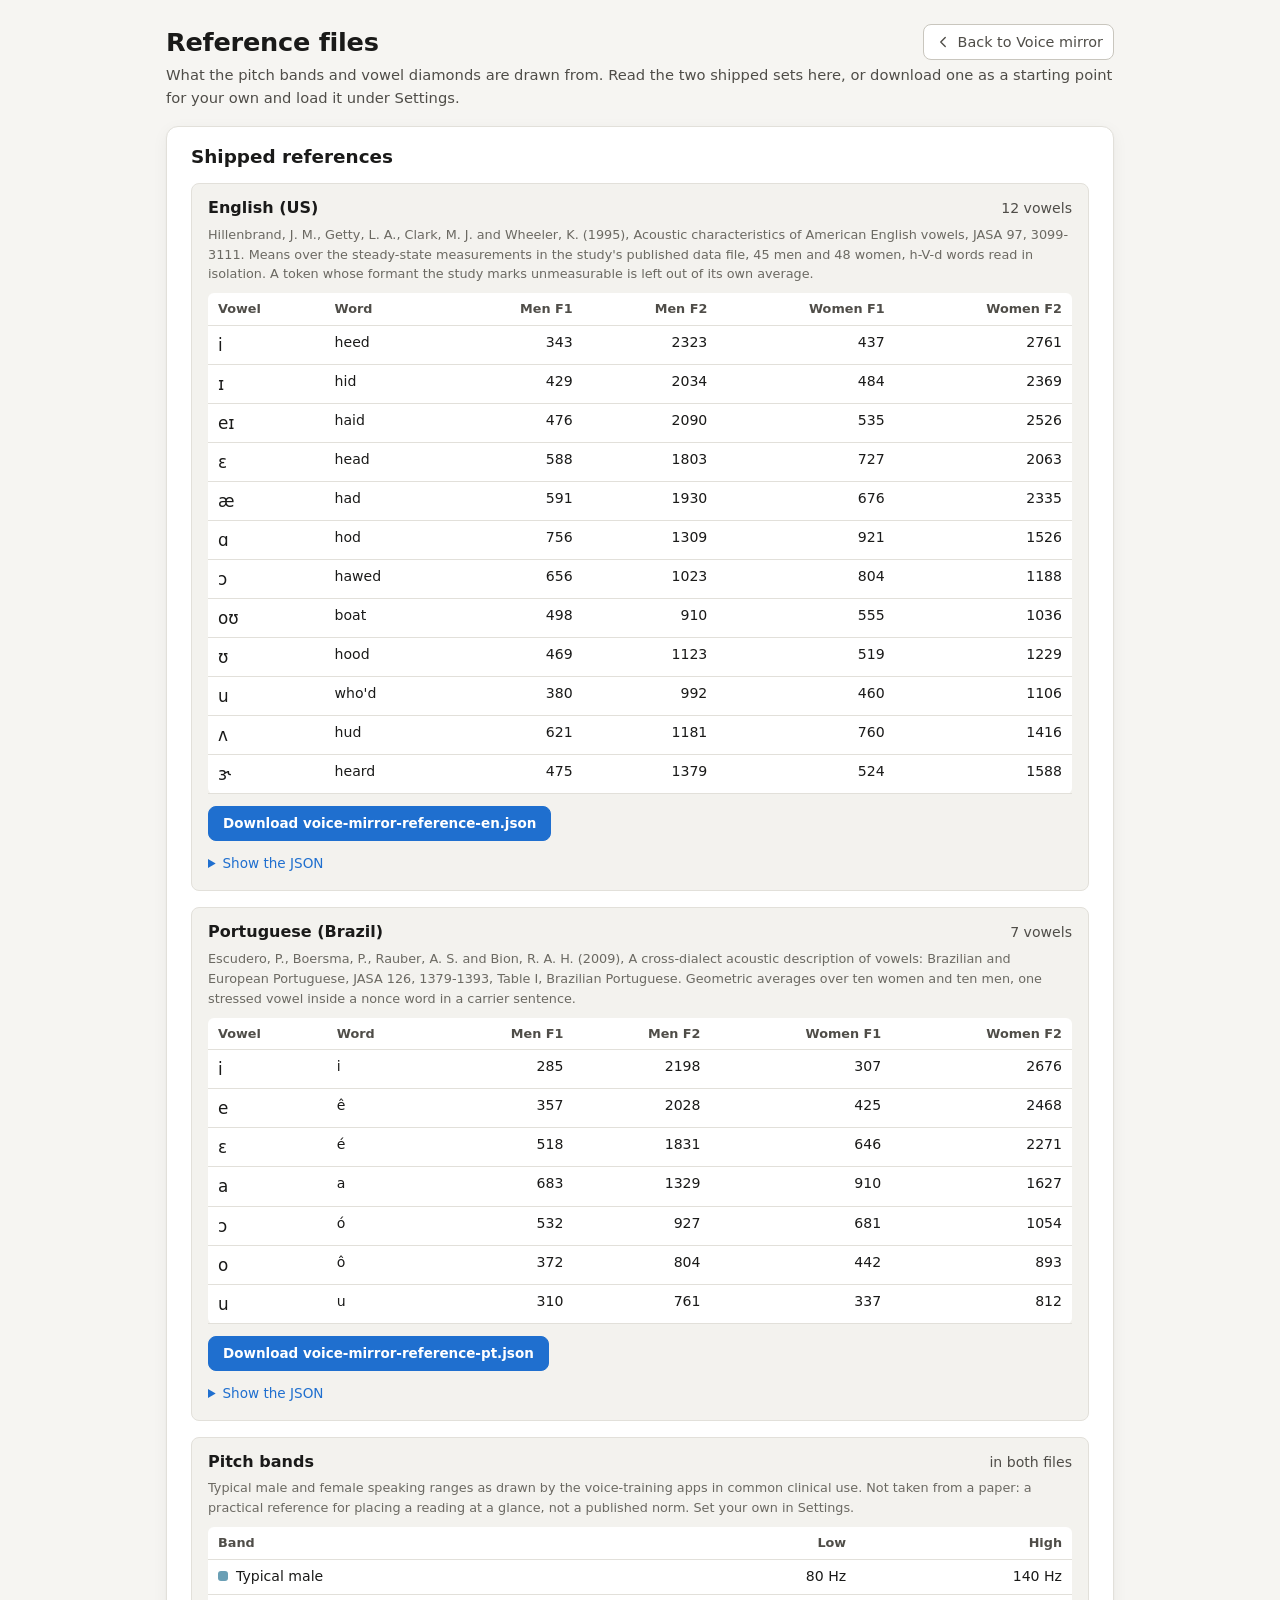
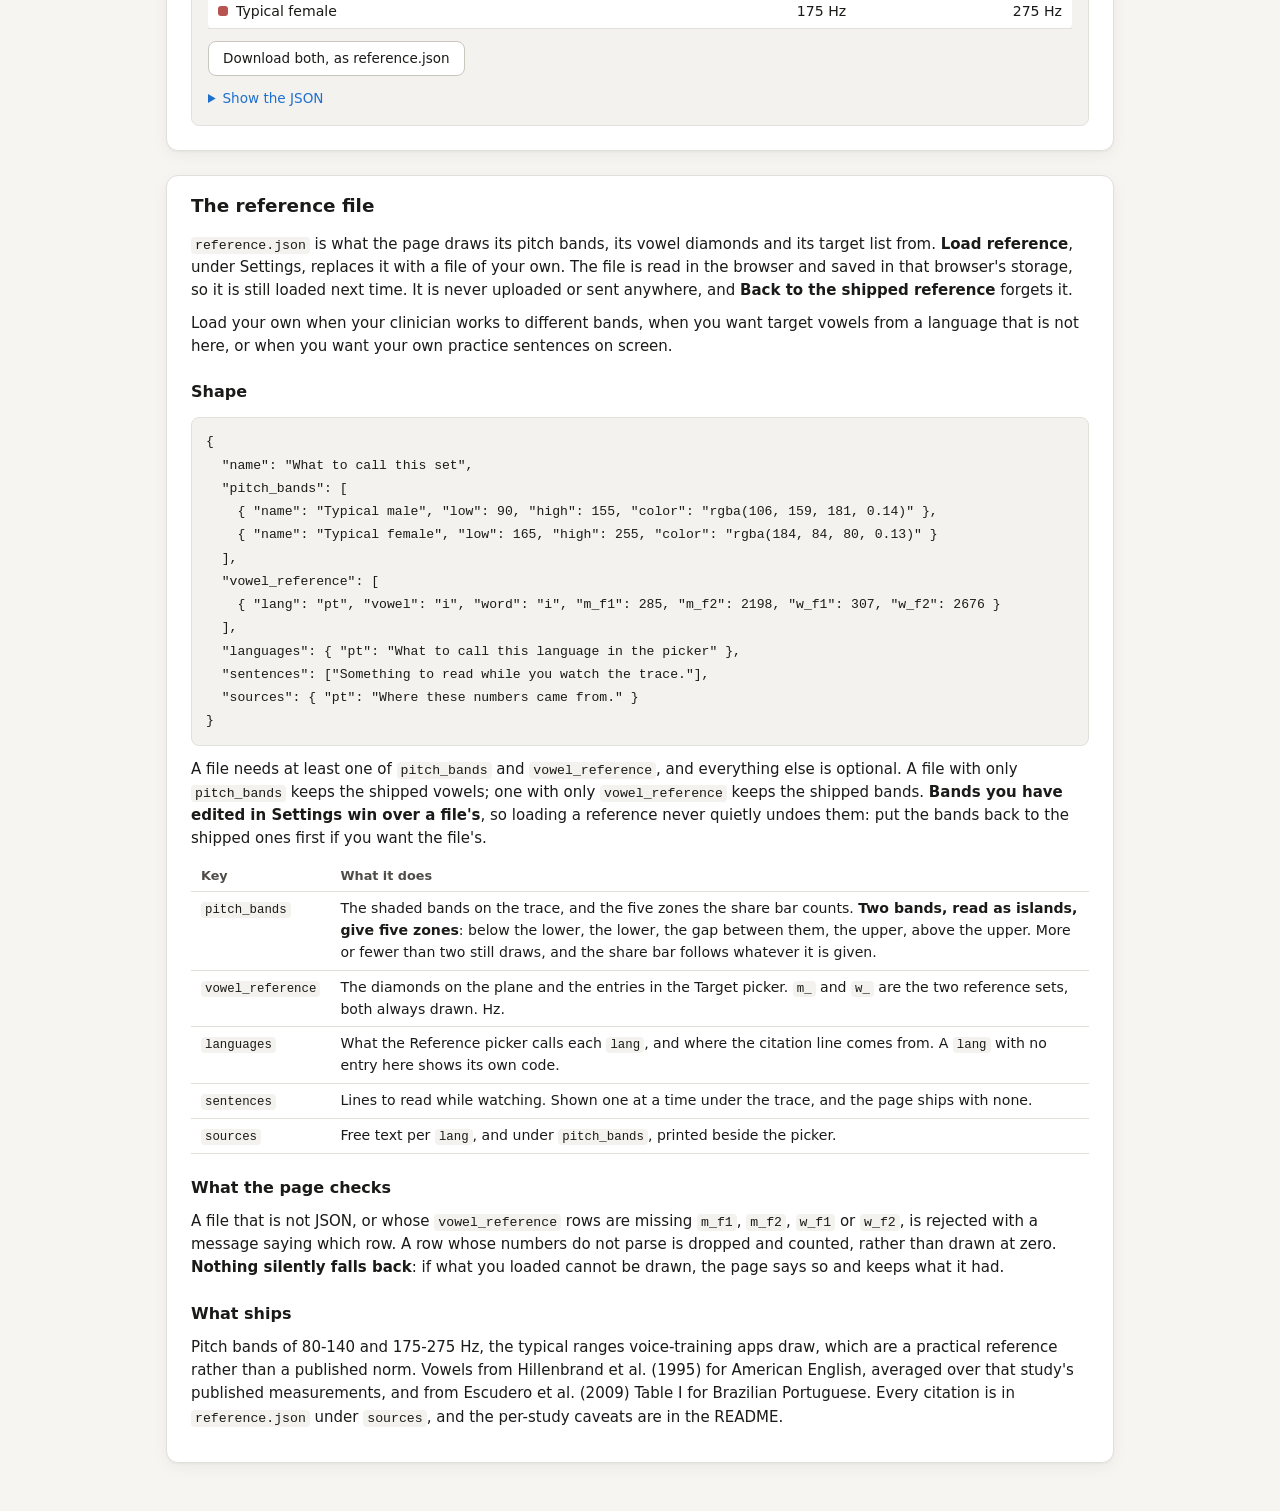
==== reference.html @ c85bebe0 "Redesign the page and add a reference page Header holds a sun/system/moon theme switch and a setting" ====
<!DOCTYPE html>
<html lang="en">
<head>
<meta charset="utf-8">
<meta name="viewport" content="width=device-width, initial-scale=1">
<title>Reference files</title>
<meta name="description" content="The reference files Voice mirror draws its pitch bands and vowel diamonds from: the format, and the shipped sets to read or download.">
<link rel="icon" href="data:image/svg+xml,<svg xmlns='http://www.w3.org/2000/svg' viewBox='0 0 16 16'><text y='13' font-size='13'>🎙</text></svg>">
<link rel="stylesheet" href="app.css">
</head>
<body class="doc">

<header class="head">
  <h1>Reference files</h1>
  <div class="head-tools">
    <a class="tool" href="./">
      <svg viewBox="0 0 24 24" aria-hidden="true"><path d="M15 18l-6-6 6-6"/></svg>
      <span>Back to Voice mirror</span>
    </a>
  </div>
  <p class="sub">What the pitch bands and vowel diamonds are drawn from. Read the two shipped sets
    here, or download one as a starting point for your own and load it under Settings.</p>
</header>

<noscript><p class="warn">This page reads the files with JavaScript. They are also at
  <a href="data/reference.json">data/reference.json</a> and
  <a href="data/reference.md">data/reference.md</a>.</p></noscript>

<main>
  <section class="card" aria-labelledby="h-sets">
    <h2 id="h-sets">Shipped references</h2>
    <div id="sets" class="sets"><p class="dim">Loading…</p></div>
  </section>

  <!-- The heading comes from data/reference.md itself. -->
  <section class="card prose" aria-label="The file format">
    <div id="format"><p class="dim">Loading…</p></div>
  </section>
</main>

<script type="module" src="js/reference-page.js"></script>
</body>
</html>
---- app.css ----
/* Tokens first, everything else against them. Dark follows the system and the
   toggle overrides it, which is why the dark values are declared twice: the
   media query for the system setting, the attribute for the toggle. */
:root {
  --bg: #f6f5f2;
  --surface: #ffffff;
  --surface-2: #f3f2ee;
  --border: #e2e0da;
  --border-strong: #c9c6be;
  --ink: #1a1a19;
  --ink-dim: #4f4d48;
  --ink-faint: #6b6962;
  --accent: #1f6fcf;
  --accent-ink: #ffffff;
  --accent-soft: rgba(31, 111, 207, .10);
  --live: #c2362d;
  --warn: #b3261e;
  --radius: 12px;
  --radius-sm: 8px;
  --shadow: 0 1px 2px rgba(20, 20, 18, .04), 0 4px 16px rgba(20, 20, 18, .05);
  --space-1: 4px;
  --space-2: 8px;
  --space-3: 12px;
  --space-4: 16px;
  --space-5: 24px;
  color-scheme: light;
}
@media (prefers-color-scheme: dark) {
  :root:not([data-theme="light"]) {
    --bg: #111110;
    --surface: #1a1a18;
    --surface-2: #222220;
    --border: #2f2e2a;
    --border-strong: #46453f;
    --ink: #f2f1ec;
    --ink-dim: #b9b7ad;
    --ink-faint: #97958c;
    --accent: #6ba6f0;
    --accent-ink: #0d1a2b;
    --accent-soft: rgba(107, 166, 240, .14);
    --live: #f07a70;
    --warn: #f28c85;
    --shadow: 0 1px 2px rgba(0, 0, 0, .3);
    color-scheme: dark;
  }
}
:root[data-theme="dark"] {
  --bg: #111110;
  --surface: #1a1a18;
  --surface-2: #222220;
  --border: #2f2e2a;
  --border-strong: #46453f;
  --ink: #f2f1ec;
  --ink-dim: #b9b7ad;
  --ink-faint: #97958c;
  --accent: #6ba6f0;
  --accent-ink: #0d1a2b;
  --accent-soft: rgba(107, 166, 240, .14);
  --live: #f07a70;
  --warn: #f28c85;
  --shadow: 0 1px 2px rgba(0, 0, 0, .3);
  color-scheme: dark;
}

* { box-sizing: border-box; }

body {
  margin: 0;
  padding: var(--space-5) var(--space-4);
  background: var(--bg);
  color: var(--ink);
  font: 15px/1.55 system-ui, -apple-system, "Segoe UI", Roboto, sans-serif;
  max-width: 980px;
  margin-inline: auto;
}

h1 { font-size: 1.6rem; line-height: 1.2; letter-spacing: -.01em; margin: 0; }
h2 { font-size: 1rem; margin: 0 0 .4em 0; }

/* Title left, tools right, the one-line description under both at full
   width, so it wraps with the window rather than at a fixed measure. */
.head {
  position: relative;
  display: grid; grid-template-columns: 1fr auto;
  align-items: center; gap: var(--space-1) var(--space-3);
}
.head .sub { grid-column: 1 / -1; }
.sub { margin: 0; color: var(--ink-dim); font-size: .92rem; }
.head-tools { display: flex; align-items: center; gap: var(--space-2); }

/* Icon controls in the header. */
.tool, .seg {
  display: inline-flex; align-items: center; justify-content: center; gap: 6px;
  height: 36px; min-width: 36px; padding: 0 10px;
  color: var(--ink-dim); cursor: pointer;
  border-radius: var(--radius-sm);
  transition: color .12s, background-color .12s, border-color .12s;
}
.tool svg, .seg svg {
  width: 18px; height: 18px; flex: 0 0 auto;
  fill: none; stroke: currentColor; stroke-width: 1.8; stroke-linecap: round; stroke-linejoin: round;
}
.tool {
  border: 1px solid var(--border-strong); background: var(--surface);
  font-size: .9rem; list-style: none;
}
.tool::-webkit-details-marker { display: none; }
.tool:hover, .settings[open] > .tool { color: var(--ink); border-color: var(--accent); background: var(--accent-soft); }

.theme-switch {
  display: inline-flex; padding: 2px; gap: 2px;
  border: 1px solid var(--border-strong); border-radius: calc(var(--radius-sm) + 2px);
  background: var(--surface);
}
.seg { height: 30px; min-width: 32px; padding: 0 7px; border-radius: 6px; }
.seg input { position: absolute; opacity: 0; width: 1px; height: 1px; margin: 0; pointer-events: none; }
.seg:hover { color: var(--ink); }
.seg:has(input:checked) { color: var(--accent-ink); background: var(--accent); }
.seg:has(input:focus-visible) { outline: 2px solid var(--accent); outline-offset: 1px; }

.card {
  border: 1px solid var(--border);
  border-radius: var(--radius);
  background: var(--surface);
  box-shadow: var(--shadow);
  padding: var(--space-4) var(--space-5) var(--space-5);
  margin: var(--space-4) 0 var(--space-5);
}

.bar { display: flex; gap: var(--space-2); align-items: center; flex-wrap: wrap; margin-bottom: 10px; }
.sub-bar { font-size: .88rem; }
.panel-bar { display: flex; flex-wrap: wrap; font-size: .88rem; color: var(--ink-dim); gap: 6px 16px; }
.panel-bar label { display: flex; gap: .4em; align-items: center; cursor: pointer; min-height: 28px; }
.panel-bar input { accent-color: var(--accent); }
.spacer { margin-left: auto; }
.label { color: var(--ink-dim); }

/* The transport row stays in reach while you scroll down to the plane: the
   Stop button should never be a scroll away while you are speaking. */
.controls {
  position: sticky; top: 0; z-index: 5;
  margin: calc(-1 * var(--space-4)) calc(-1 * var(--space-5)) 0;
  padding: var(--space-3) var(--space-5);
  background: var(--surface);
  border-bottom: 1px solid var(--border);
  border-radius: var(--radius) var(--radius) 0 0;
  gap: var(--space-3);
}
.group { display: inline-flex; gap: 6px; flex-wrap: wrap; }

/* Take and file sit as one quiet block under the transport, their labels in a
   column so the two rows line up. */
.io { margin: var(--space-4) 0 var(--space-3); }
.io > .bar { margin-bottom: var(--space-2); }
.io .label { min-width: 5.5em; font-weight: 500; }

button, select {
  font: inherit;
  font-size: .9em;
  color: var(--ink);
  background: var(--surface);
  border: 1px solid var(--border-strong);
  border-radius: var(--radius-sm);
  padding: 6px 14px;
  min-height: 34px;
  cursor: pointer;
  transition: border-color .12s, background-color .12s, color .12s;
}
button:hover:not(:disabled) { border-color: var(--accent); background: var(--accent-soft); }
/* A select keeps a solid background on hover. The open list is painted with
   the select's own colour, and a translucent tint there comes out over white
   in Chrome on Windows, under light text in the dark theme. */
select:hover:not(:disabled) { border-color: var(--accent); }
option { background: var(--surface); color: var(--ink); }
button:disabled, select:disabled { opacity: .45; cursor: default; }
button:focus-visible, select:focus-visible, input:focus-visible, summary:focus-visible, a:focus-visible {
  outline: 2px solid var(--accent); outline-offset: 2px;
}
button.primary {
  background: var(--accent); color: var(--accent-ink); border-color: var(--accent);
  font-weight: 600; min-width: 6.5em;
}
button.primary:hover:not(:disabled) { background: var(--accent); filter: brightness(1.08); }
/* Listening, or recording: the button that stops it says so in colour too. */
button.live, button.primary.live {
  background: var(--live); border-color: var(--live); color: #fff; font-weight: 600;
}
button.live::before {
  content: ""; display: inline-block; width: 8px; height: 8px; margin-right: 7px;
  border-radius: 50%; background: currentColor; vertical-align: 1px;
  animation: pulse 1.4s ease-in-out infinite;
}
button.live:hover:not(:disabled) { background: var(--live); filter: brightness(1.08); }
@keyframes pulse { 50% { opacity: .35; } }
@media (prefers-reduced-motion: reduce) { button.live::before { animation: none; } }

button.ghost { padding: 4px 12px; min-height: 30px; font-size: .85em; }
button.tiny { padding: 2px 10px; min-height: 26px; font-size: .8em; }
label { display: inline-flex; gap: .45em; align-items: center; }
select { max-width: 100%; }
#refLang { max-width: 16em; }

.status { margin-left: auto; text-align: right; font-size: .84rem; color: var(--ink-dim); max-width: 42ch; }
.status.bad { color: var(--warn); }
.warn {
  color: var(--warn); font-size: .9rem; margin: var(--space-3) 0 0;
  border: 1px solid currentColor; border-radius: var(--radius-sm); padding: 8px 12px;
}

.dim { color: var(--ink-dim); font-size: .88rem; }
.faint { color: var(--ink-faint); font-size: .8rem; margin: .3em 0 0 0; }

.readout { display: flex; gap: 20px; align-items: baseline; margin-bottom: 6px; }
.big { font-size: 2.4rem; line-height: 1.1; font-weight: 650; letter-spacing: -.02em; font-variant-numeric: tabular-nums; min-width: 3.4em; }
.mid { font-size: 1.7rem; line-height: 1.15; font-weight: 650; letter-spacing: -.01em; font-variant-numeric: tabular-nums; }

canvas { width: 100%; display: block; }
#trace { height: 190px; }
#plane { height: 280px; }
#formants { height: 150px; margin-top: 4px; }

.share {
  display: flex; height: 12px; margin-top: 12px;
  border-radius: 6px; overflow: hidden; background: var(--surface-2);
}
.share > div { width: 0; transition: width .2s; }
.legend {
  display: flex; gap: 6px 16px; flex-wrap: wrap;
  margin-top: 8px; font-size: .8rem; color: var(--ink-dim);
}
.legend b { color: var(--ink); font-weight: 600; font-variant-numeric: tabular-nums; }
.legend i { display: inline-block; width: 9px; height: 9px; border-radius: 3px; margin-right: 6px; }

/* Panels: each one reads as its own unit, with a heading a step above the
   labels inside it and a rule between it and the one before. */
.panel {
  border-top: 1px solid var(--border);
  margin-top: var(--space-5);
  padding-top: var(--space-4);
}
.panel-head, .sec-head { display: flex; align-items: center; gap: var(--space-2); margin-bottom: var(--space-2); }
.panel-head h2 {
  font-size: .8rem; font-weight: 650; margin: 0; color: var(--ink-dim);
  text-transform: uppercase; letter-spacing: .07em;
}
.sec-head h3 { margin: 0; }
.meta {
  margin-left: auto; font-size: .84rem; color: var(--ink-dim);
  font-variant-numeric: tabular-nums; text-align: right;
}
.stat-row { display: flex; gap: 8px; align-items: baseline; margin-top: 2px; }

/* The three single-figure panels share a row as tiles rather than each taking
   a full-width band for one number. */
.stat-grid {
  display: grid; gap: var(--space-3);
  grid-template-columns: repeat(auto-fit, minmax(min(100%, 220px), 1fr));
  margin-top: var(--space-5);
}
.stat-grid > .panel {
  margin: 0; padding: var(--space-3) var(--space-4) var(--space-4);
  border: 1px solid var(--border); border-radius: var(--radius-sm);
  background: var(--surface-2);
}
.stat-grid .panel-head { flex-wrap: wrap; }
.stat-grid .meta { flex-basis: 100%; margin-left: 0; text-align: left; order: 3; }

/* The (i) button. Small to look at, but its hit area is padded out so it is
   not fiddly to tap. */
button.info {
  position: relative;
  width: 18px; height: 18px; min-height: 0; padding: 0;
  border-radius: 50%;
  font: italic 600 11px/16px Georgia, "Times New Roman", serif;
  color: var(--ink-faint);
  background: transparent;
  border: 1px solid var(--border-strong);
  flex: 0 0 auto;
}
button.info:hover:not(:disabled) { color: var(--accent); background: transparent; }
button.info::after { content: ""; position: absolute; inset: -12px; }
button.info[aria-expanded="true"] { color: var(--accent-ink); background: var(--accent); border-color: var(--accent); }
.info-text {
  font-size: .88rem; color: var(--ink-dim); line-height: 1.55;
  background: var(--accent-soft); border: 0; border-left: 3px solid var(--accent);
  border-radius: 0 var(--radius-sm) var(--radius-sm) 0;
  padding: 8px 14px; margin: 0 0 12px 0;
}
.info-text p, .settings .info-text p { margin: .3em 0; }
.info-text b { color: var(--ink); }
.info-text a { color: var(--accent); }
.i-inline {
  display: inline-block; width: 15px; height: 15px; border-radius: 50%;
  border: 1px solid var(--ink-faint); text-align: center;
  font: italic 600 10px/13px Georgia, serif; vertical-align: 1px;
}

.track { position: relative; height: 10px; margin-top: 10px; border-radius: 5px; background: var(--border); }
.pin {
  position: absolute; top: -4px; width: 4px; height: 18px; margin-left: -2px;
  border-radius: 2px; background: var(--accent); left: 0; transition: left .12s;
  box-shadow: 0 0 0 2px var(--surface-2);
}
/* Past either end of the scale the pin becomes an arrow pointing off it, so a
   reading of 400 Hz on a bar that starts at 600 does not look like 600. */
.pin.off-low, .pin.off-high {
  width: 0; height: 0; top: -1px; margin-left: 0; border-radius: 0; background: transparent; box-shadow: none;
  border-top: 6px solid transparent; border-bottom: 6px solid transparent;
}
.pin.off-low { border-right: 9px solid var(--accent); }
.pin.off-high { border-left: 9px solid var(--accent); margin-left: -9px; }
.scale { display: flex; justify-content: space-between; font-size: .74rem; color: var(--ink-faint); margin-top: 6px; }

.hint {
  font-size: .88rem; color: var(--ink-dim); margin-top: 8px;
  min-height: 4.2em; white-space: pre-line; line-height: 1.55;
  font-variant-numeric: tabular-nums;
}
#cite { margin-top: .7em; }
.say { font-size: 1.25rem; margin: .2em 0 0 0; }

/* The about text and the settings panel share one disclosure look: a quiet
   row with a chevron that turns when it opens. */
.foot { color: var(--ink-dim); font-size: .9rem; }
.foot strong { color: var(--ink); }
.foot a { color: var(--accent); }
.fold {
  border: 1px solid var(--border); border-radius: var(--radius);
  background: var(--surface);
}
.fold > summary {
  cursor: pointer; list-style: none;
  display: flex; align-items: center; gap: 10px;
  padding: 12px var(--space-4);
  color: var(--ink); font-weight: 600;
  border-radius: var(--radius);
}
.fold > summary::-webkit-details-marker { display: none; }
.fold > summary::before {
  content: ""; width: 6px; height: 6px; margin: 0 2px;
  border-right: 2px solid var(--ink-dim); border-bottom: 2px solid var(--ink-dim);
  transform: rotate(-45deg); transition: transform .15s;
}
.fold[open] > summary::before { transform: rotate(45deg); }
.fold > summary:hover { background: var(--accent-soft); }
.fold[open] > summary { border-bottom: 1px solid var(--border); border-radius: var(--radius) var(--radius) 0 0; }
.fold-body { padding: 4px var(--space-4) var(--space-3); }
.fold-body p { margin: .7em 0; }

/* Settings: a popover from the header, shut by default, because none of it is
   needed to start and it should cost the page no height while shut. */
.settings { position: static; }
.settings-panel {
  position: absolute; z-index: 30; right: 0; top: calc(100% + 8px);
  width: min(640px, calc(100vw - 32px));
  max-height: calc(100vh - 120px); overflow: auto; overscroll-behavior: contain;
  background: var(--surface);
  border: 1px solid var(--border-strong); border-radius: var(--radius);
  box-shadow: 0 12px 40px rgba(0, 0, 0, .22);
  font-size: .9rem;
}
.settings-top {
  position: sticky; top: 0; z-index: 1;
  display: flex; align-items: center; justify-content: space-between;
  padding: 10px var(--space-4);
  background: var(--surface); border-bottom: 1px solid var(--border);
}
.settings-top h2 { margin: 0; font-size: 1rem; }
.settings section { padding: 12px var(--space-4); border-top: 1px solid var(--border); }
.settings-top + section { border-top: 0; }
.settings h3 { font-size: .88rem; margin: 0 0 .4em 0; color: var(--ink); }
.settings p { margin: 0 0 .6em 0; }
.settings a { color: var(--accent); }
.ghost-link { font-size: .85rem; padding: 4px 2px; }

.bands { display: flex; flex-direction: column; gap: 6px; margin-bottom: 8px; }
.band { display: flex; gap: 6px; align-items: center; flex-wrap: wrap; }
.band input[type="text"] { flex: 1 1 9em; min-width: 7em; }
.band input[type="number"] { width: 5.5em; }
.band input[type="color"] { width: 2.4em; padding: 2px; height: 2.1em; }
.band input {
  font: inherit; font-size: .9em; color: var(--ink);
  background: var(--surface); border: 1px solid var(--border-strong);
  border-radius: var(--radius-sm); padding: 5px 8px;
}
.band .drop { padding: 3px 9px; }
.band span { color: var(--ink-faint); font-size: .8em; }

/* The reference page. */
.doc main > .card > h2, .prose h2 { font-size: 1.15rem; margin: 0 0 var(--space-3); }
.prose h3 { font-size: 1rem; margin: 1.4em 0 .4em; }
.prose p { margin: .6em 0; }
.prose a, .doc .faint a { color: var(--accent); }
code {
  font: .88em/1.5 ui-monospace, "Cascadia Code", Consolas, monospace;
  background: var(--surface-2); border-radius: 4px; padding: 1px 4px;
}
pre {
  margin: .8em 0; padding: 12px 14px; overflow: auto;
  background: var(--surface-2); border: 1px solid var(--border); border-radius: var(--radius-sm);
}
pre code { background: none; padding: 0; font-size: .82rem; }
.table-wrap { overflow-x: auto; margin: .6em 0; }
table { width: 100%; border-collapse: collapse; font-size: .88rem; }
th, td { text-align: left; padding: 6px 10px; border-bottom: 1px solid var(--border); vertical-align: top; }
th { color: var(--ink-dim); font-weight: 600; font-size: .8rem; }
.num { text-align: right; font-variant-numeric: tabular-nums; white-space: nowrap; }
.ipa { font-size: 1.05rem; }
.swatch { display: inline-block; width: 10px; height: 10px; border-radius: 3px; margin-right: 8px; }
.sets { display: grid; gap: var(--space-4); }
.set {
  border: 1px solid var(--border); border-radius: var(--radius-sm);
  background: var(--surface-2); padding: var(--space-3) var(--space-4);
}
.set-head { display: flex; align-items: baseline; justify-content: space-between; gap: var(--space-3); }
.set-head h3 { margin: 0; font-size: 1rem; }
.set table { background: var(--surface); border-radius: 6px; }
.set .bar { margin: var(--space-3) 0 var(--space-2); }
.json > summary { cursor: pointer; color: var(--accent); font-size: .85rem; padding: 4px 0; }
.json pre { max-height: 360px; }
a.button {
  display: inline-flex; align-items: center; min-height: 34px; padding: 6px 14px;
  font-size: .9em; color: var(--ink); text-decoration: none;
  background: var(--surface); border: 1px solid var(--border-strong); border-radius: var(--radius-sm);
}
a.button:hover { border-color: var(--accent); background: var(--accent-soft); }
a.tool { text-decoration: none; }

[hidden] { display: none !important; }

@media (max-width: 560px) {
  body { padding: var(--space-4) 12px; }
  .tool-label { display: none; }
  .tool { padding: 0; }
  /* On a phone the panel is a sheet over the whole screen rather than a
     dropdown that could run off its edge. */
  .settings-panel {
    position: fixed; inset: 8px; top: 8px; width: auto; max-height: none;
  }
  .card { padding: var(--space-3) var(--space-4) var(--space-4); }
  .controls { margin: calc(-1 * var(--space-3)) calc(-1 * var(--space-4)) 0; padding: 10px var(--space-4); gap: var(--space-2); }
  /* Three wrapped rows of buttons would cover a third of a phone screen. */
  .controls { position: static; }
  .io .label { min-width: 0; }
  #plane { height: 320px; }
  .sub-bar label { width: 100%; }
  #refLang { max-width: none; flex: 1 1 auto; }
  .status { margin-left: 0; text-align: left; width: 100%; }
  .big { font-size: 2rem; }
  h1 { font-size: 1.35rem; }
}
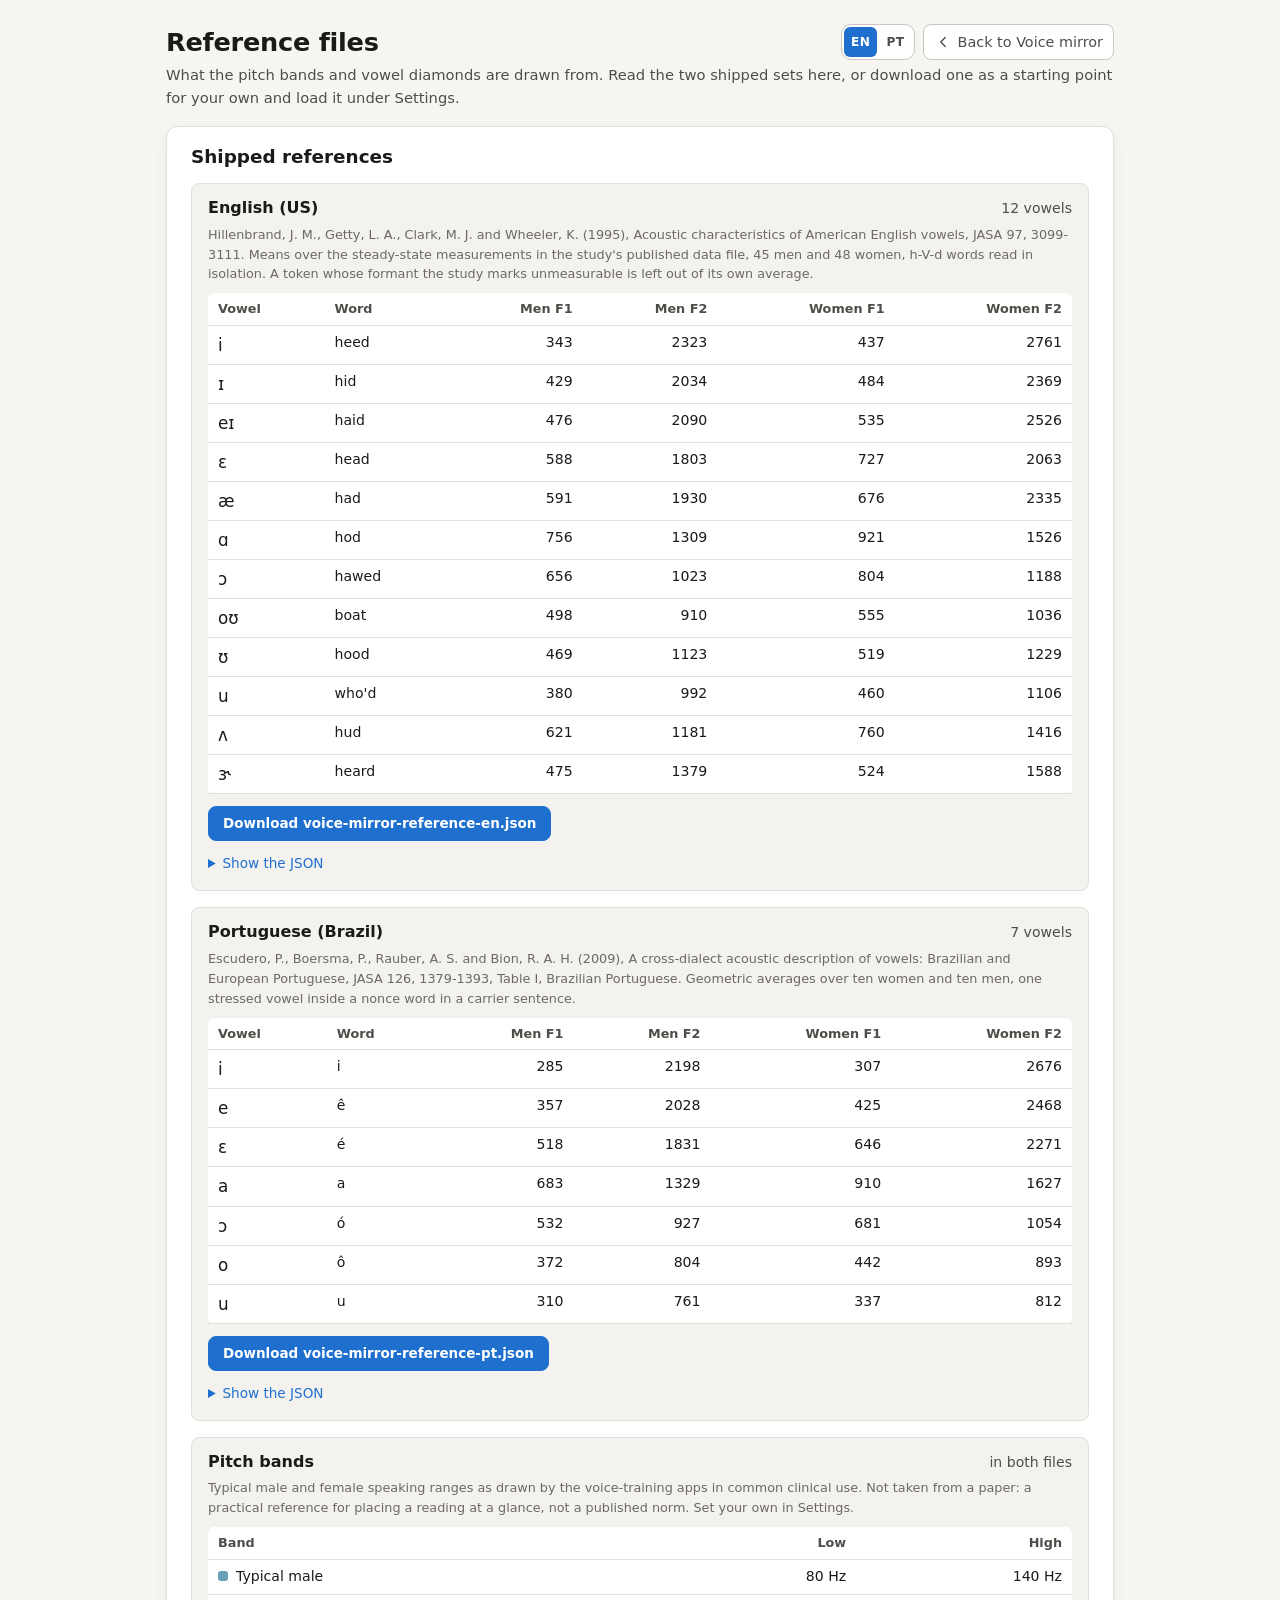
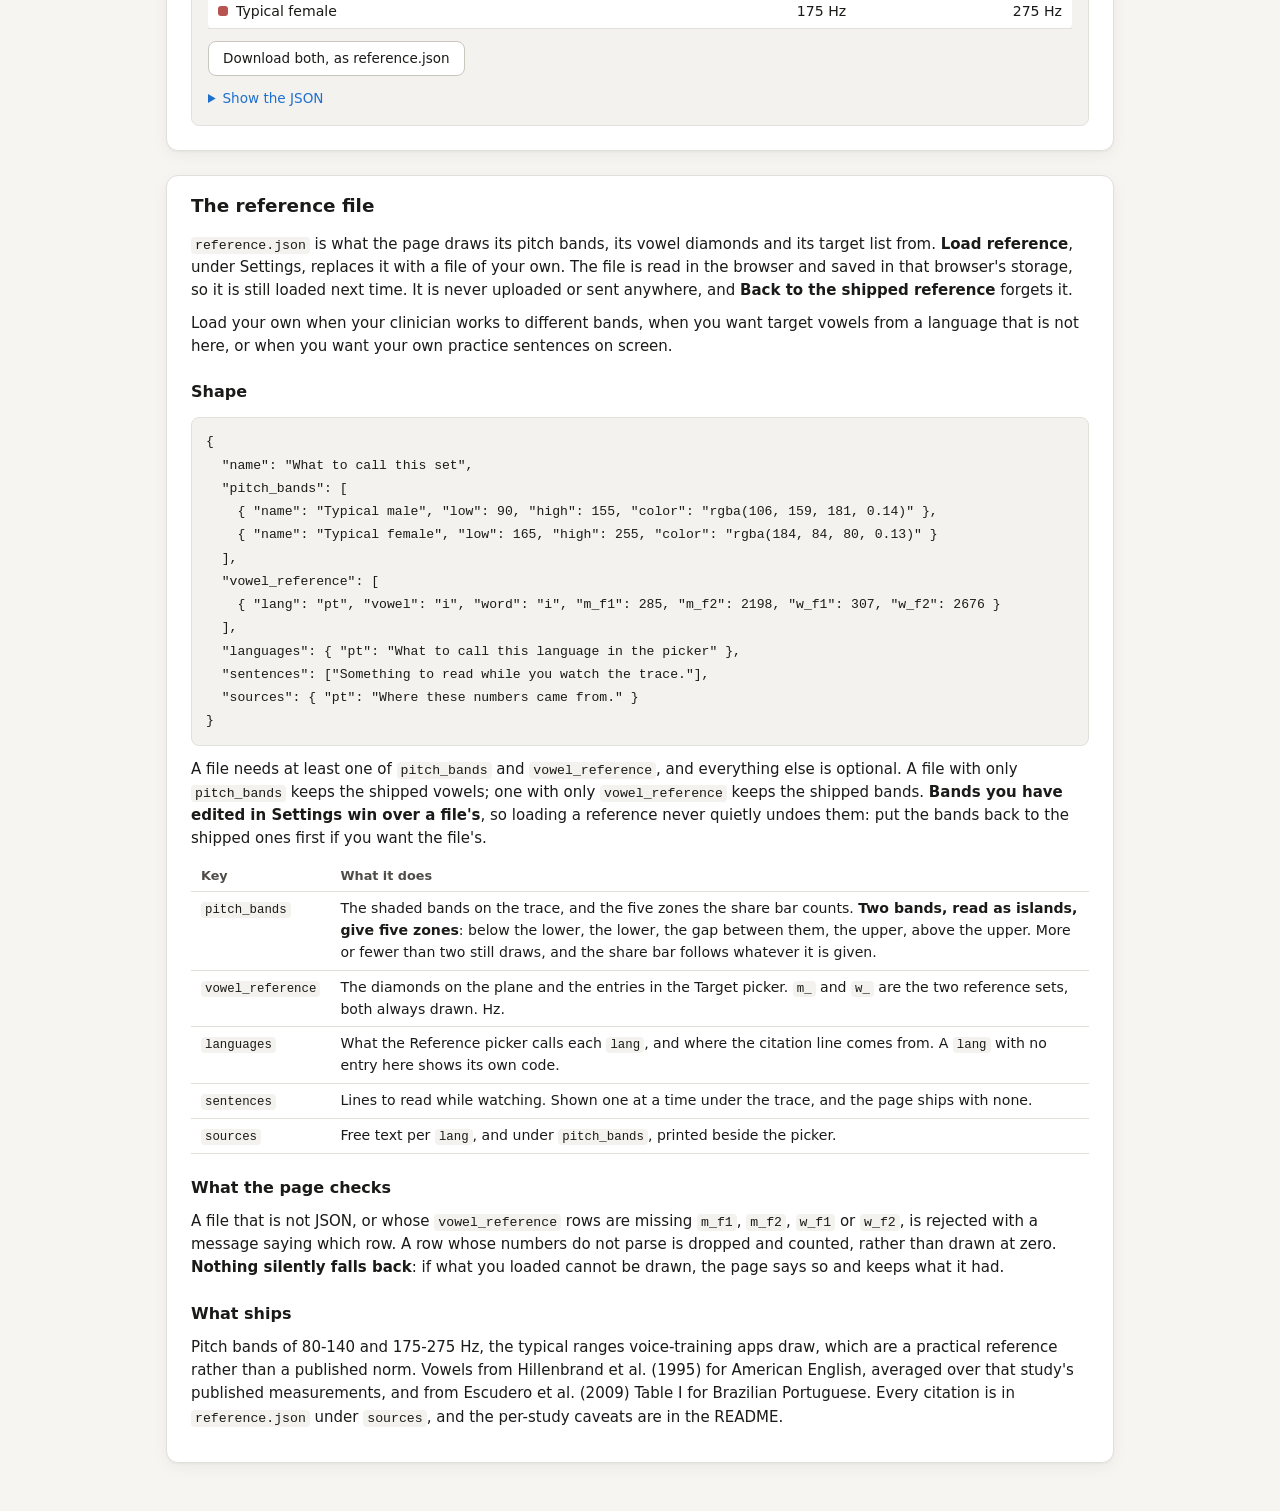
==== commit 7980a2c8: "Add an English/Portuguese language switch An EN/PT switch in the header of both pages redoes every w" ====
--- a/reference.html
+++ b/reference.html
@@ -3,22 +3,31 @@
 <head>
 <meta charset="utf-8">
 <meta name="viewport" content="width=device-width, initial-scale=1">
-<title>Reference files</title>
-<meta name="description" content="The reference files Voice mirror draws its pitch bands and vowel diamonds from: the format, and the shipped sets to read or download.">
+<title data-i18n="rp.h.title">Reference files</title>
+<meta name="description" data-i18n-attr="content:rp.h.description" content="The reference files Voice mirror draws its pitch bands and vowel diamonds from: the format, and the shipped sets to read or download.">
 <link rel="icon" href="data:image/svg+xml,<svg xmlns='http://www.w3.org/2000/svg' viewBox='0 0 16 16'><text y='13' font-size='13'>🎙</text></svg>">
 <link rel="stylesheet" href="app.css">
 </head>
 <body class="doc">
 
 <header class="head">
-  <h1>Reference files</h1>
+  <h1 data-i18n="rp.h.title">Reference files</h1>
   <div class="head-tools">
+    <div id="lang" class="theme-switch lang-switch" role="radiogroup" aria-label="Language"
+         data-i18n-attr="aria-label:h.language">
+      <label class="seg" title="English">
+        <input type="radio" name="lang" value="en" aria-label="English"><span lang="en">EN</span>
+      </label>
+      <label class="seg" title="Português">
+        <input type="radio" name="lang" value="pt" aria-label="Português"><span lang="pt-BR">PT</span>
+      </label>
+    </div>
     <a class="tool" href="./">
       <svg viewBox="0 0 24 24" aria-hidden="true"><path d="M15 18l-6-6 6-6"/></svg>
-      <span>Back to Voice mirror</span>
+      <span class="tool-label" data-i18n="rp.h.back">Back to Voice mirror</span>
     </a>
   </div>
-  <p class="sub">What the pitch bands and vowel diamonds are drawn from. Read the two shipped sets
+  <p class="sub" data-i18n="rp.h.sub">What the pitch bands and vowel diamonds are drawn from. Read the two shipped sets
     here, or download one as a starting point for your own and load it under Settings.</p>
 </header>
 
@@ -28,13 +37,13 @@
 
 <main>
   <section class="card" aria-labelledby="h-sets">
-    <h2 id="h-sets">Shipped references</h2>
-    <div id="sets" class="sets"><p class="dim">Loading…</p></div>
+    <h2 id="h-sets" data-i18n="rp.h.sets">Shipped references</h2>
+    <div id="sets" class="sets"><p class="dim" data-i18n="rp.h.loading">Loading…</p></div>
   </section>
 
-  <!-- The heading comes from data/reference.md itself. -->
-  <section class="card prose" aria-label="The file format">
-    <div id="format"><p class="dim">Loading…</p></div>
+  <!-- The heading comes from the Markdown file itself. -->
+  <section class="card prose" aria-label="The file format" data-i18n-attr="aria-label:rp.h.format">
+    <div id="format"><p class="dim" data-i18n="rp.h.loading">Loading…</p></div>
   </section>
 </main>
 
--- a/app.css
+++ b/app.css
@@ -112,7 +112,8 @@
   border: 1px solid var(--border-strong); border-radius: calc(var(--radius-sm) + 2px);
   background: var(--surface);
 }
-.seg { height: 30px; min-width: 32px; padding: 0 7px; border-radius: 6px; }
+.seg { position: relative; height: 30px; min-width: 32px; padding: 0 7px; border-radius: 6px; }
+.lang-switch .seg { font-size: .76rem; font-weight: 650; letter-spacing: .04em; }
 .seg input { position: absolute; opacity: 0; width: 1px; height: 1px; margin: 0; pointer-events: none; }
 .seg:hover { color: var(--ink); }
 .seg:has(input:checked) { color: var(--accent-ink); background: var(--accent); }
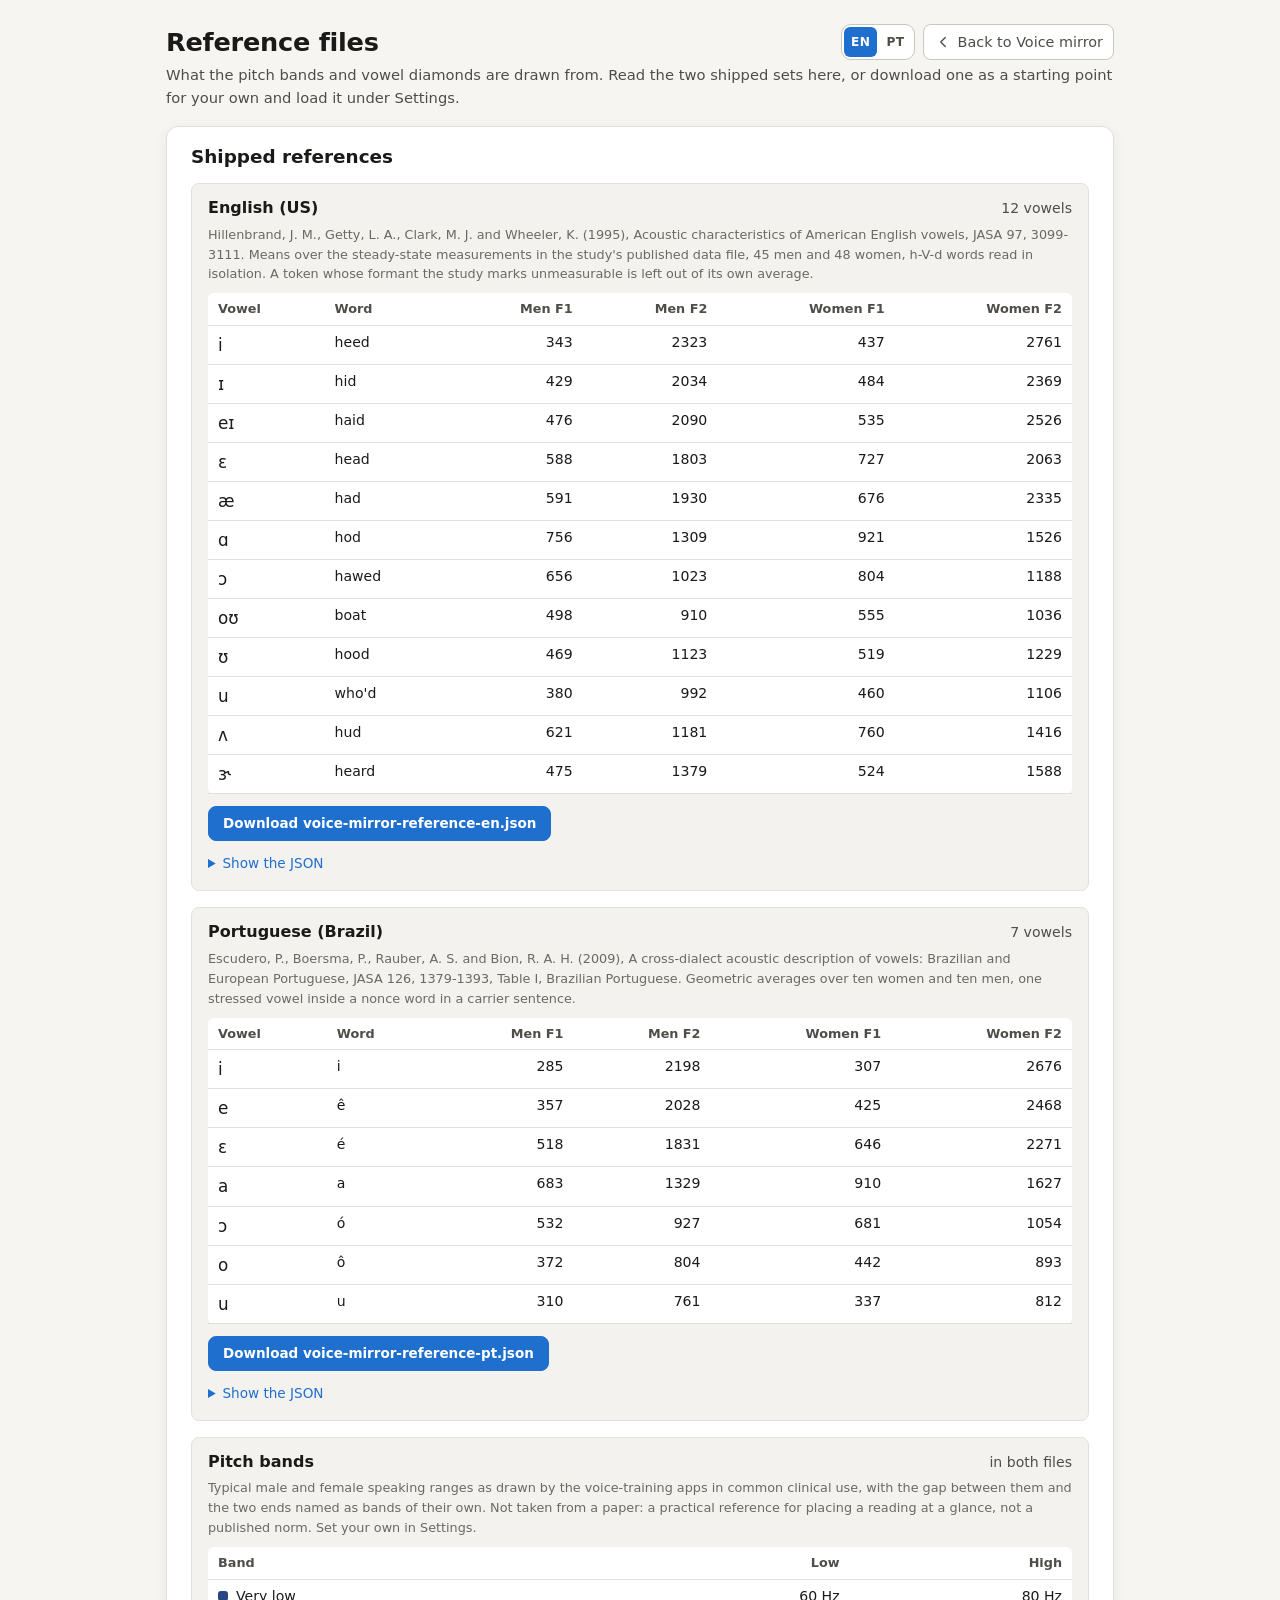
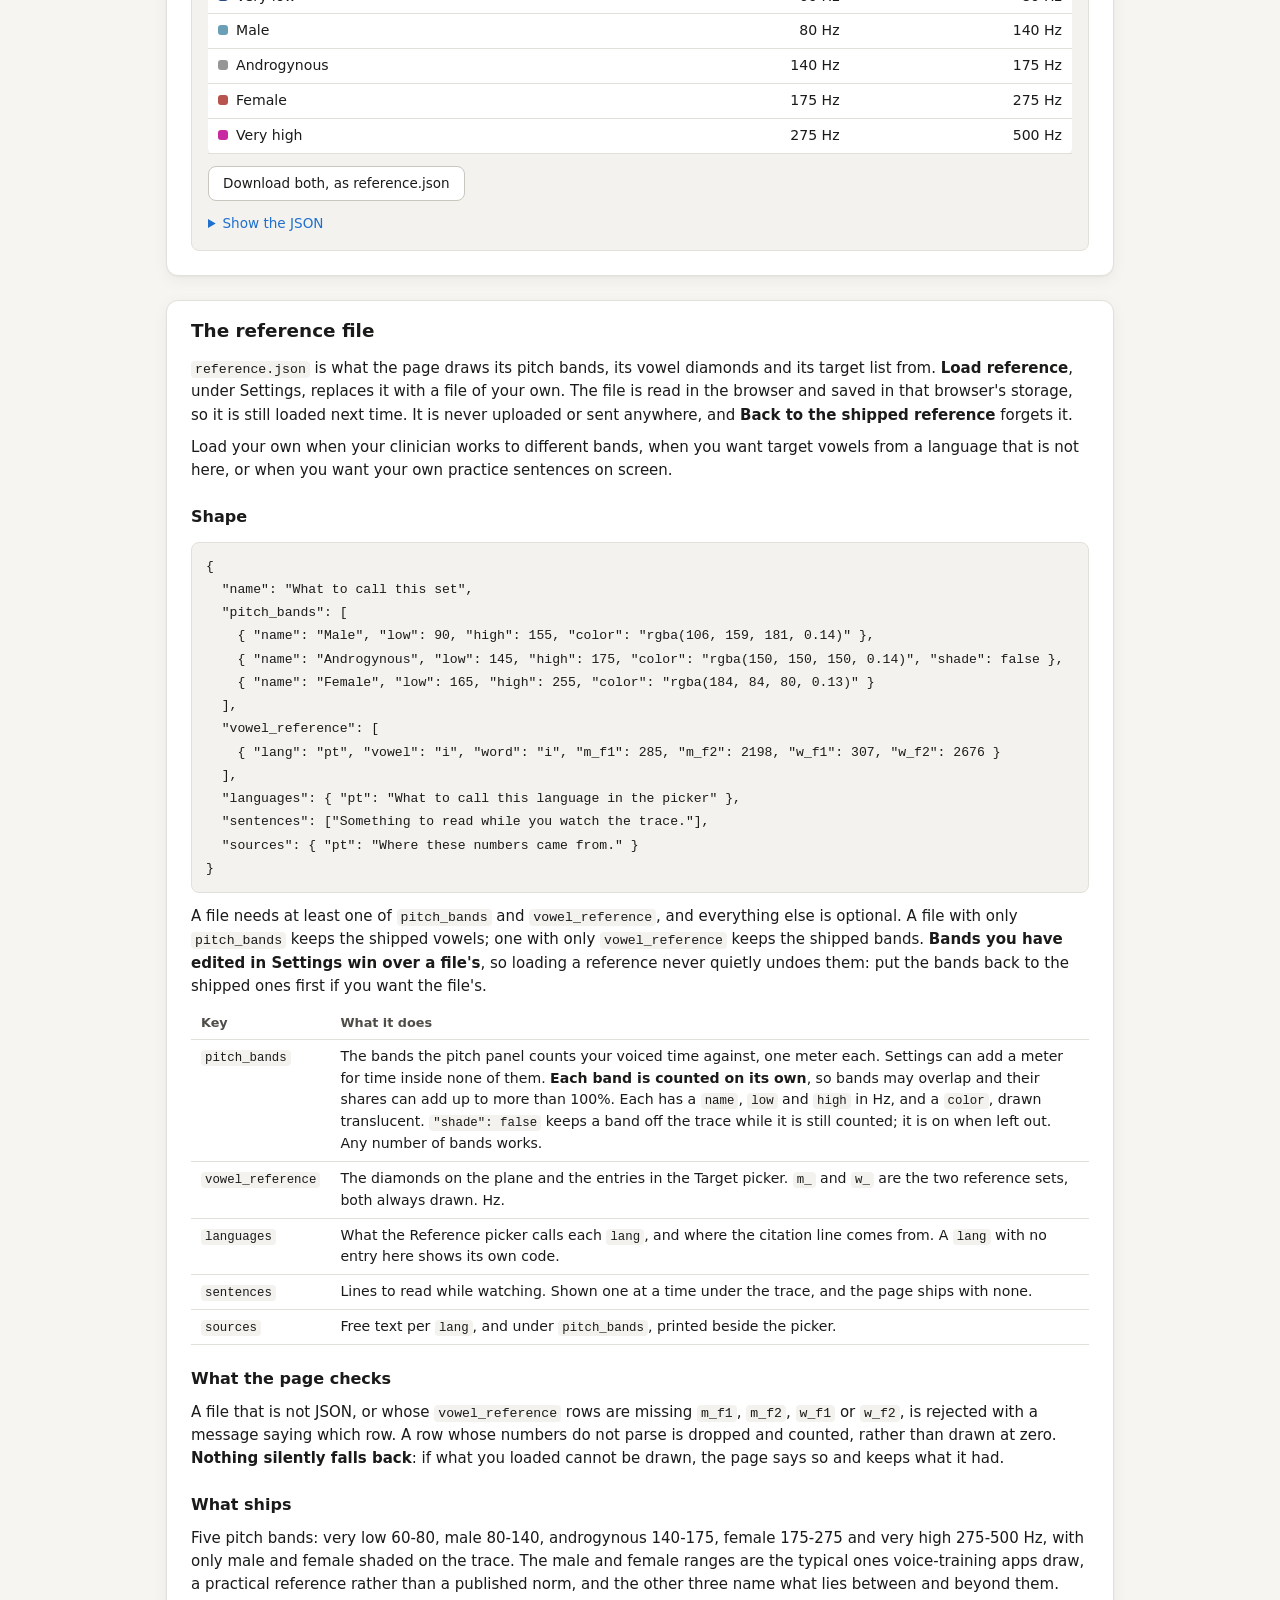
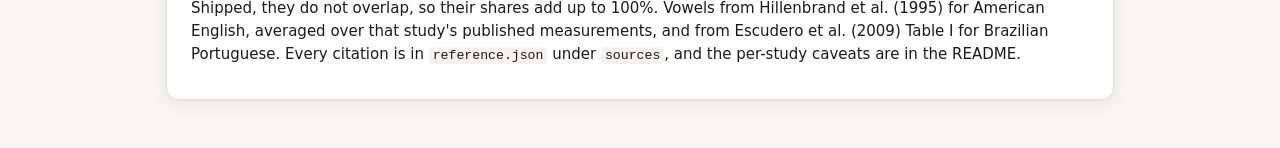
==== commit 07b64b52: "Prepare for publishing: versioned loads, keyboard test vowel, README tools/stamp.mjs puts one versio" ====
--- a/reference.html
+++ b/reference.html
@@ -6,7 +6,40 @@
 <title data-i18n="rp.h.title">Reference files</title>
 <meta name="description" data-i18n-attr="content:rp.h.description" content="The reference files Voice mirror draws its pitch bands and vowel diamonds from: the format, and the shipped sets to read or download.">
 <link rel="icon" href="data:image/svg+xml,<svg xmlns='http://www.w3.org/2000/svg' viewBox='0 0 16 16'><text y='13' font-size='13'>🎙</text></svg>">
-<link rel="stylesheet" href="app.css">
+<meta name="theme-color" content="#f6f5f2" media="(prefers-color-scheme: light)">
+<meta name="theme-color" content="#111110" media="(prefers-color-scheme: dark)">
+<meta property="og:type" content="website">
+<meta property="og:site_name" content="Voice mirror">
+<meta property="og:locale" content="en_GB">
+<meta property="og:locale:alternate" content="pt_BR">
+<meta name="twitter:card" content="summary">
+<meta property="og:title" content="Voice mirror: reference files">
+<meta property="og:description" content="The pitch bands and vowel reference Voice mirror draws from, to read or download.">
+<!-- version:start. Written by tools/stamp.mjs; edit that, not this. -->
+<link rel="stylesheet" href="app.css?v=202609171648">
+<script type="importmap">
+{
+  "imports": {
+    "./js/audio.js": "./js/audio.js?v=202609171648",
+    "./js/constants.js": "./js/constants.js?v=202609171648",
+    "./js/draw.js": "./js/draw.js?v=202609171648",
+    "./js/dsp.js": "./js/dsp.js?v=202609171648",
+    "./js/i18n.js": "./js/i18n.js?v=202609171648",
+    "./js/lang/en.js": "./js/lang/en.js?v=202609171648",
+    "./js/lang/pt.js": "./js/lang/pt.js?v=202609171648",
+    "./js/main.js": "./js/main.js?v=202609171648",
+    "./js/markdown.js": "./js/markdown.js?v=202609171648",
+    "./js/reference-page.js": "./js/reference-page.js?v=202609171648",
+    "./js/reference.js": "./js/reference.js?v=202609171648",
+    "./js/settings.js": "./js/settings.js?v=202609171648",
+    "./js/synth.js": "./js/synth.js?v=202609171648",
+    "./js/ui.js": "./js/ui.js?v=202609171648",
+    "./js/version.js": "./js/version.js?v=202609171648",
+    "./js/wav.js": "./js/wav.js?v=202609171648"
+  }
+}
+</script>
+<!-- version:end -->
 </head>
 <body class="doc">
 
@@ -47,6 +80,6 @@
   </section>
 </main>
 
-<script type="module" src="js/reference-page.js"></script>
+<script type="module" src="js/reference-page.js?v=202609171648"></script>
 </body>
 </html>
--- a/app.css
+++ b/app.css
@@ -173,6 +173,10 @@
    in Chrome on Windows, under light text in the dark theme. */
 select:hover:not(:disabled) { border-color: var(--accent); }
 option { background: var(--surface); color: var(--ink); }
+/* The rule above replaces the browser's grey for an option that cannot be
+   picked, so it is put back: a take kept from the rewind buffer has no
+   compressed copy, and the option should look as unavailable as it is. */
+option:disabled { color: color-mix(in srgb, var(--ink) 38%, var(--surface)); }
 button:disabled, select:disabled { opacity: .45; cursor: default; }
 button:focus-visible, select:focus-visible, input:focus-visible, summary:focus-visible, a:focus-visible {
   outline: 2px solid var(--accent); outline-offset: 2px;
@@ -218,13 +222,33 @@
 canvas { width: 100%; display: block; }
 #trace { height: 190px; }
 #plane { height: 280px; }
+#plane.armed { cursor: crosshair; touch-action: none; }
+.tone-bar input[type="range"] { width: 7em; accent-color: var(--accent); vertical-align: middle; }
+.tone-bar output { display: inline-block; min-width: 2.2em; text-align: right; font-variant-numeric: tabular-nums; }
+.sub-bar .check { margin: 0; }
+.tone-bar { margin-top: -2px; }
+.tone-bar input[type="number"] {
+  width: 5.2em; font: inherit; color: var(--ink); background: var(--surface);
+  border: 1px solid var(--border-strong); border-radius: var(--radius-sm); padding: 5px 8px;
+}
 #formants { height: 150px; margin-top: 4px; }
 
-.share {
-  display: flex; height: 12px; margin-top: 12px;
-  border-radius: 6px; overflow: hidden; background: var(--surface-2);
-}
-.share > div { width: 0; transition: width .2s; }
+/* One meter per band. A grid rather than a stacked bar, because overlapping
+   bands are not parts of one whole. */
+.share-list {
+  display: grid; gap: 10px 20px; margin-top: 14px;
+  grid-template-columns: repeat(auto-fill, minmax(150px, 1fr));
+}
+.share-label {
+  display: flex; align-items: baseline; gap: 6px;
+  font-size: .8rem; color: var(--ink-dim); margin-bottom: 4px;
+}
+.share-label i { flex: 0 0 auto; width: 9px; height: 9px; border-radius: 3px; align-self: center; }
+.share-label span { flex: 1 1 auto; min-width: 0; overflow: hidden; text-overflow: ellipsis; white-space: nowrap; }
+.share-label b { color: var(--ink); font-weight: 600; font-variant-numeric: tabular-nums; }
+.share-track { height: 6px; border-radius: 3px; background: var(--surface-2); overflow: hidden; }
+.share-fill { width: 0; height: 100%; border-radius: 3px; transition: width .2s; }
+.share-item.outside .share-label { font-style: italic; }
 .legend {
   display: flex; gap: 6px 16px; flex-wrap: wrap;
   margin-top: 8px; font-size: .8rem; color: var(--ink-dim);
@@ -386,6 +410,10 @@
 }
 .band .drop { padding: 3px 9px; }
 .band span { color: var(--ink-faint); font-size: .8em; }
+.check { gap: .45em; margin: 2px 0 10px; font-size: .88rem; color: var(--ink-dim); cursor: pointer; }
+.check input { accent-color: var(--accent); }
+.band-shade { gap: .3em; font-size: .82em; color: var(--ink-dim); cursor: pointer; }
+.band-shade input { accent-color: var(--accent); }
 
 /* The reference page. */
 .doc main > .card > h2, .prose h2 { font-size: 1.15rem; margin: 0 0 var(--space-3); }
